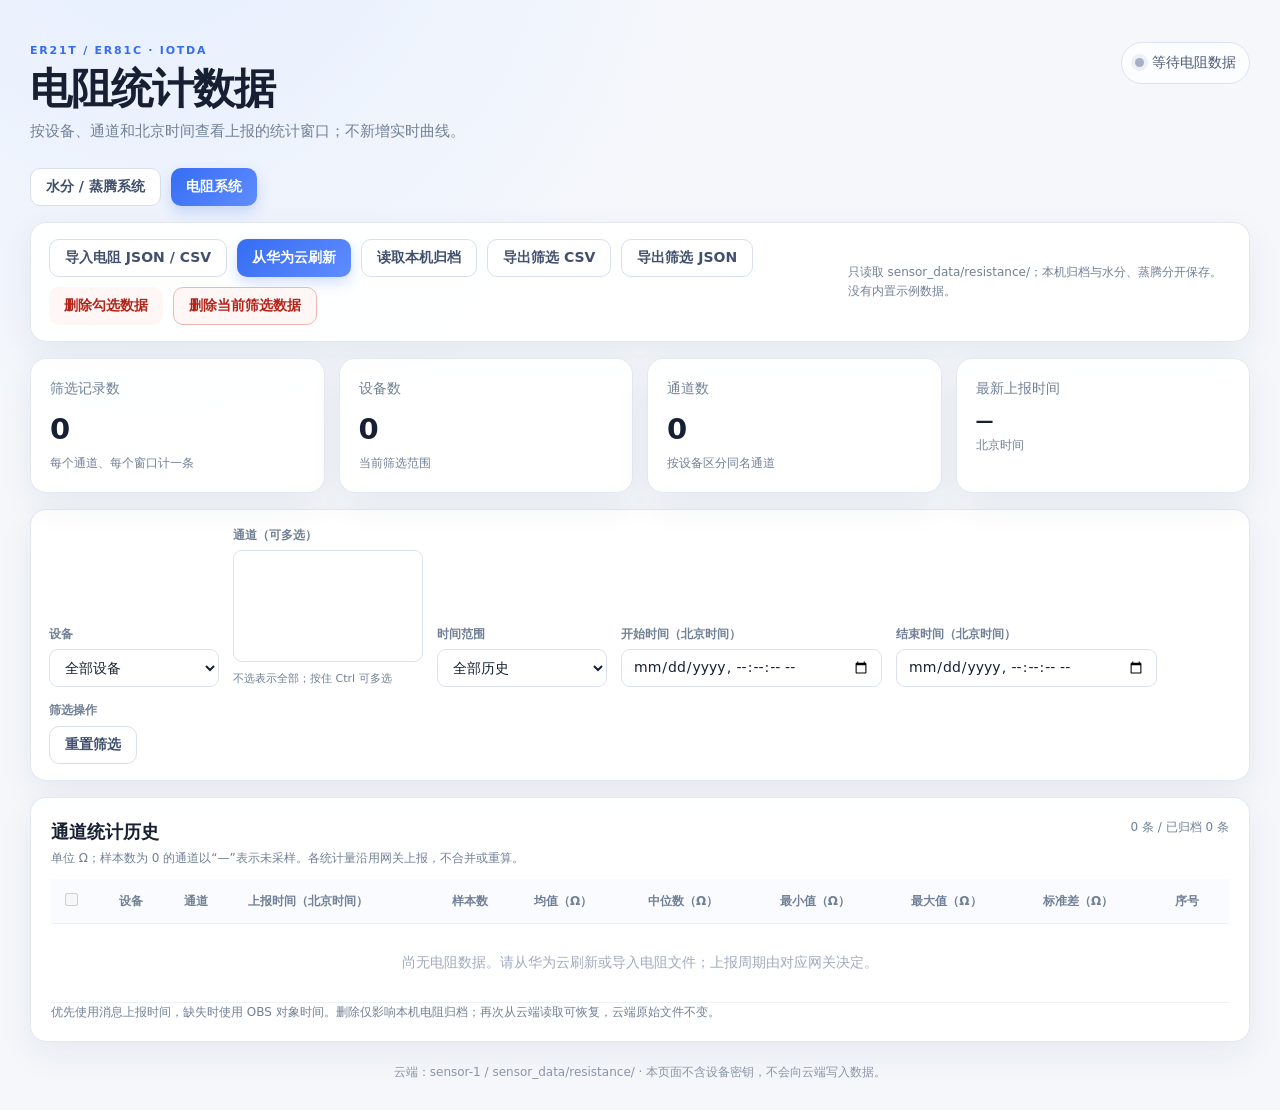
==== resistance.html @ 7d8273e1 "Publish IoTDA sensor dashboard" ====
<!doctype html>
<html lang="zh-CN">
<head>
  <meta charset="utf-8">
  <meta name="viewport" content="width=device-width, initial-scale=1">
  <title>电阻系统 · IoTDA 传感器看板</title>
  <link rel="stylesheet" href="style.css?v=baff49711105">
  <link rel="stylesheet" href="resistance.css?v=7cec06cefe9d">
</head>
<body class="resistance-page">
  <main class="page-shell">
    <header class="topbar">
      <div><p class="eyebrow">ER21T / ER81C · IOTDA</p><h1>电阻统计数据</h1><p class="subhead">按设备、通道和北京时间查看上报的统计窗口；不新增实时曲线。</p></div>
      <div class="status-pill" role="status"><span class="status-dot"></span><span id="rStatus">等待数据</span></div>
    </header>
    <nav class="system-navigation" aria-label="系统入口"><a class="button secondary" href="index.html">水分 / 蒸腾系统</a><a class="button primary" href="resistance.html" aria-current="page">电阻系统</a></nav>
    <section class="toolbar card" aria-label="电阻数据操作">
      <div class="toolbar-main">
        <label class="button secondary file-button" for="rFile">导入电阻 JSON / CSV</label><input id="rFile" type="file" accept=".json,.jsonl,.csv,.txt" hidden>
        <button id="rCloud" class="button primary" type="button">从华为云刷新</button>
        <button id="rArchive" class="button secondary" type="button">读取本机归档</button>
        <button id="rCsv" class="button secondary" type="button">导出筛选 CSV</button>
        <button id="rJson" class="button secondary" type="button">导出筛选 JSON</button>
        <button id="rDelete" class="button danger" type="button" disabled>删除勾选数据</button>
        <button id="rDeleteFiltered" class="button danger secondary" type="button" disabled>删除当前筛选数据</button>
      </div>
      <p id="rHint" class="hint" role="status">只读取 sensor_data/resistance/；本机归档与水分、蒸腾分开保存。没有内置示例数据。</p>
      <p id="rError" class="error-message" role="alert" hidden></p>
      <div id="rDeleteConfirm" class="delete-confirm" role="alertdialog" aria-labelledby="rDeleteMessage" hidden><p id="rDeleteMessage"></p><div class="toolbar-main"><button id="rConfirmDelete" class="button danger" type="button">确认删除本机缓存</button><button id="rCancelDelete" class="button secondary" type="button">取消删除</button></div></div>
    </section>
    <section class="stats-grid" aria-label="当前筛选范围概览">
      <article class="stat-card"><span>筛选记录数</span><strong id="rCount">0</strong><small>每个通道、每个窗口计一条</small></article>
      <article class="stat-card"><span>设备数</span><strong id="rDevices">0</strong><small>当前筛选范围</small></article>
      <article class="stat-card"><span>通道数</span><strong id="rChannels">0</strong><small>按设备区分同名通道</small></article>
      <article class="stat-card"><span>最新上报时间</span><strong id="rLatest">—</strong><small>北京时间</small></article>
    </section>
    <section class="filters card" aria-label="电阻筛选条件">
      <div class="filter-field"><label for="rDevice">设备</label><select id="rDevice"><option value="__all__">全部设备</option></select></div>
      <div class="filter-field sensor-filter"><label for="rChannel">通道（可多选）</label><select id="rChannel" multiple size="4" aria-describedby="rChannelHint"></select><small id="rChannelHint" class="filter-hint">不选表示全部；按住 Ctrl 可多选</small></div>
      <div class="filter-field"><label for="rRange">时间范围</label><select id="rRange"><option value="all">全部历史</option><option value="1h">最新记录前 1 小时</option><option value="24h">最新记录前 24 小时</option><option value="7d">最新记录前 7 天</option></select></div>
      <div class="filter-field"><label for="rFrom">开始时间（北京时间）</label><input id="rFrom" type="datetime-local" step="1"></div>
      <div class="filter-field"><label for="rTo">结束时间（北京时间）</label><input id="rTo" type="datetime-local" step="1"></div>
      <div class="filter-field"><label for="rReset">筛选操作</label><button id="rReset" class="button secondary" type="button" aria-label="重置筛选">重置筛选</button></div>
    </section>
    <section class="table-card card" aria-label="电阻统计历史">
      <div class="card-heading"><div><h2>通道统计历史</h2><p>单位 Ω；样本数为 0 的通道以“—”表示未采样。各统计量沿用网关上报，不合并或重算。</p></div><span class="table-count" id="rTableCount">0 条</span></div>
      <div class="table-scroll" tabindex="0" role="region" aria-label="可横向滚动的电阻统计表">
        <table><thead><tr><th><input id="rSelectAll" type="checkbox" aria-label="勾选当前筛选的全部电阻记录"></th><th>设备</th><th>通道</th><th>上报时间（北京时间）</th><th>样本数</th><th>均值（Ω）</th><th>中位数（Ω）</th><th>最小值（Ω）</th><th>最大值（Ω）</th><th>标准差（Ω）</th><th>序号</th></tr></thead><tbody id="rTable"><tr><td colspan="11" class="muted">尚无电阻数据。请从华为云刷新或导入电阻文件；上报周期由对应网关决定。</td></tr></tbody></table>
      </div>
      <p class="hint">优先使用消息上报时间，缺失时使用 OBS 对象时间。删除仅影响本机电阻归档；再次从云端读取可恢复，云端原始文件不变。</p>
    </section>
    <footer class="footer">云端：sensor-1 / sensor_data/resistance/ · 本页面不含设备密钥，不会向云端写入数据。</footer>
  </main>
  <script src="resistance-data.js?v=85f347866e99"></script><script src="resistance-app.js?v=b471fb12eb9f"></script>
</body>
</html>
---- style.css ----
:root {
  --ink: #172033;
  --muted: #718096;
  --line: #e6eaf1;
  --card: rgba(255,255,255,.92);
  --blue: #356df3;
  --blue-dark: #2554cf;
  --teal: #0ea5a3;
  --bg: #f5f7fb;
  --shadow: 0 12px 34px rgba(35, 50, 85, .07);
}

* { box-sizing: border-box; }
body { margin: 0; color: var(--ink); background: radial-gradient(circle at 12% -10%, #e6efff 0, transparent 34%), var(--bg); font: 14px/1.55 "Microsoft YaHei", "PingFang SC", system-ui, sans-serif; }
button, select, input { font: inherit; }
.page-shell { width: min(1220px, calc(100% - 36px)); margin: 0 auto; padding: 42px 0 28px; }
.topbar { display: flex; align-items: flex-start; justify-content: space-between; gap: 24px; margin-bottom: 24px; }
.eyebrow { margin: 0 0 6px; color: var(--blue); font-size: 11px; font-weight: 800; letter-spacing: .16em; }
h1, h2, p { margin-top: 0; }
h1 { margin-bottom: 7px; font-size: clamp(28px, 4vw, 42px); line-height: 1.15; letter-spacing: -.03em; }
.subhead { max-width: 690px; margin-bottom: 0; color: var(--muted); font-size: 15px; }
.status-pill { display: inline-flex; align-items: center; gap: 8px; padding: 9px 13px; border: 1px solid #dbe3f5; border-radius: 999px; color: #4b5a78; background: rgba(255,255,255,.76); white-space: nowrap; }
.status-dot { width: 9px; height: 9px; border-radius: 50%; background: #a6b0c4; box-shadow: 0 0 0 4px #edf0f7; }
.status-dot.ready { background: #13aa76; box-shadow: 0 0 0 4px #e5f8f1; }
.card { border: 1px solid rgba(222,228,239,.85); border-radius: 16px; background: var(--card); box-shadow: var(--shadow); }
.toolbar { display: flex; align-items: center; justify-content: space-between; gap: 18px; padding: 16px 18px; margin-bottom: 16px; }
.toolbar-main { display: flex; flex-wrap: wrap; gap: 10px; }
.button { display: inline-flex; align-items: center; justify-content: center; min-height: 38px; padding: 0 15px; border: 0; border-radius: 10px; cursor: pointer; font-weight: 700; transition: .18s ease; }
.button:hover { transform: translateY(-1px); }
.button.primary { color: white; background: linear-gradient(135deg, var(--blue), #608cff); box-shadow: 0 6px 14px rgba(53,109,243,.22); }
.button.secondary { border: 1px solid #d8dfed; color: #41506e; background: #fff; }
.button.danger { color: #b42318; border-color: #f1b6b0; background: #fff7f6; }
.button.danger:hover { background: #ffe9e6; }
.record-check { width: 16px; height: 16px; accent-color: var(--blue); cursor: pointer; }
.hint { margin: 0; color: var(--muted); font-size: 12px; }
.stats-grid { display: grid; grid-template-columns: repeat(4, 1fr); gap: 14px; margin-bottom: 16px; }
.stat-card { min-height: 132px; padding: 19px; border: 1px solid rgba(222,228,239,.85); border-radius: 16px; background: var(--card); box-shadow: var(--shadow); }
.stat-card span, .stat-card small { display: block; color: var(--muted); }
.stat-card strong { display: block; margin: 8px 0 2px; font-size: 29px; letter-spacing: -.03em; }
.stat-card small { font-size: 12px; }
.mapping-strip { display: flex; align-items: center; flex-wrap: wrap; gap: 12px 20px; padding: 12px 16px; margin-bottom: 16px; color: #5e6b83; font-size: 12px; }
.mapping-strip strong { color: var(--ink); }
.mapping-strip b { color: var(--blue-dark); }
.mapping-strip small { color: var(--muted); }
.filters { display: flex; flex-wrap: wrap; align-items: flex-end; gap: 14px; padding: 16px 18px; margin-bottom: 16px; }
.filter-field { min-width: 170px; }
.sensor-filter { min-width: 190px; }
.filter-field.grow { flex: 1 1 170px; }
.filter-field label { display: block; margin-bottom: 6px; color: var(--muted); font-size: 12px; font-weight: 700; }
select, input[type="datetime-local"] { width: 100%; height: 38px; padding: 0 11px; border: 1px solid #dce2ed; border-radius: 9px; outline: none; color: var(--ink); background: #fff; }
select[multiple] { height: 112px; padding: 6px; }
select:focus, input[type="datetime-local"]:focus { border-color: var(--blue); box-shadow: 0 0 0 3px rgba(53,109,243,.11); }
.filter-hint { display: block; margin-top: 4px; color: var(--muted); font-size: 11px; }
.chart-card, .table-card { padding: 20px; margin-bottom: 16px; }
.card-heading { display: flex; align-items: flex-start; justify-content: space-between; gap: 14px; margin-bottom: 12px; }
h2 { margin-bottom: 3px; font-size: 18px; }
.card-heading p { margin-bottom: 0; color: var(--muted); font-size: 12px; }
.legend-note, .table-count { color: var(--muted); font-size: 12px; }
.chart-wrap { position: relative; min-height: 380px; border: 1px solid #edf0f5; border-radius: 12px; background: linear-gradient(#fff, #fbfcff); overflow: hidden; }
canvas { display: block; width: 100%; height: 380px; }
.empty-state { position: absolute; inset: 0; display: grid; place-content: center; text-align: center; color: #9aa5b8; font-size: 16px; pointer-events: none; }
.empty-state small { margin-top: 5px; color: #b2bac8; font-size: 12px; }
.legend { display: flex; flex-wrap: wrap; gap: 8px 14px; max-height: 74px; margin-top: 12px; overflow: auto; }
.legend-item { display: inline-flex; align-items: center; gap: 6px; color: #5b6880; font-size: 12px; }
.legend-swatch { width: 18px; height: 3px; border-radius: 999px; }
.table-scroll { overflow-x: auto; }
table { width: 100%; border-collapse: collapse; }
th, td { padding: 11px 10px; border-bottom: 1px solid #edf0f5; text-align: left; white-space: nowrap; }
th { color: var(--muted); font-size: 12px; font-weight: 700; background: #fafbfe; }
td { color: #39465e; }
td.value { color: var(--blue-dark); font-weight: 800; }
.muted { color: #a1aabd; text-align: center; }
.footer { padding: 5px 3px 0; color: #8a95a8; font-size: 12px; text-align: center; }
@media (max-width: 820px) { .page-shell { width: min(100% - 24px, 680px); padding-top: 25px; } .topbar { flex-direction: column; } .stats-grid { grid-template-columns: repeat(2, 1fr); } .filters { display: grid; grid-template-columns: 1fr 1fr; } .filter-field.grow { grid-column: 1 / -1; } .toolbar { align-items: flex-start; flex-direction: column; } .chart-wrap { min-height: 300px; } canvas { height: 300px; } }
@media (max-width: 480px) { .stats-grid { gap: 9px; } .stat-card { min-height: 112px; padding: 14px; } .stat-card strong { font-size: 24px; } .filters { grid-template-columns: 1fr; } .filter-field.grow { grid-column: auto; } .chart-card, .table-card { padding: 14px; } .card-heading { flex-direction: column; } }
---- resistance.css ----
.resistance-page [hidden] { display: none !important; }
.system-navigation { display: flex; flex-wrap: wrap; gap: 10px; margin: 0 0 16px; }
.system-navigation a { text-decoration: none; }
.resistance-page .error-message { color: #9f263b; background: #fff0f2; border-radius: 8px; padding: 10px 12px; margin-top: 10px; overflow-wrap: anywhere; }
.resistance-page .delete-confirm { border: 1px solid #e6bbc3; background: #fff7f8; border-radius: 10px; padding: 12px; margin-top: 12px; }
.resistance-page .delete-confirm p { margin: 0 0 10px; color: #8b3042; }
.resistance-page .filters { align-items: end; }
.resistance-page .stat-card small { overflow-wrap: anywhere; }
.resistance-page #rLatest { font-size: 18px; line-height: 1.5; }
.resistance-page table { min-width: 1120px; font-variant-numeric: tabular-nums; }
.resistance-page .table-scroll { max-height: 65vh; }
.resistance-page th { position: sticky; top: 0; z-index: 1; }
.resistance-page tbody td:nth-child(n+5):not(:last-child) { text-align: right; }
.resistance-page tr:hover td { background: #f6f9ff; }
.resistance-page .button:focus-visible, .system-navigation a:focus-visible { outline: 3px solid #668fea; outline-offset: 3px; }
.resistance-page .muted { white-space: normal; padding: 28px 15px; }
@media (max-width: 480px) { .resistance-page #rLatest { font-size: 16px; } .resistance-page .stats-grid .stat-card { min-height: 105px; } }
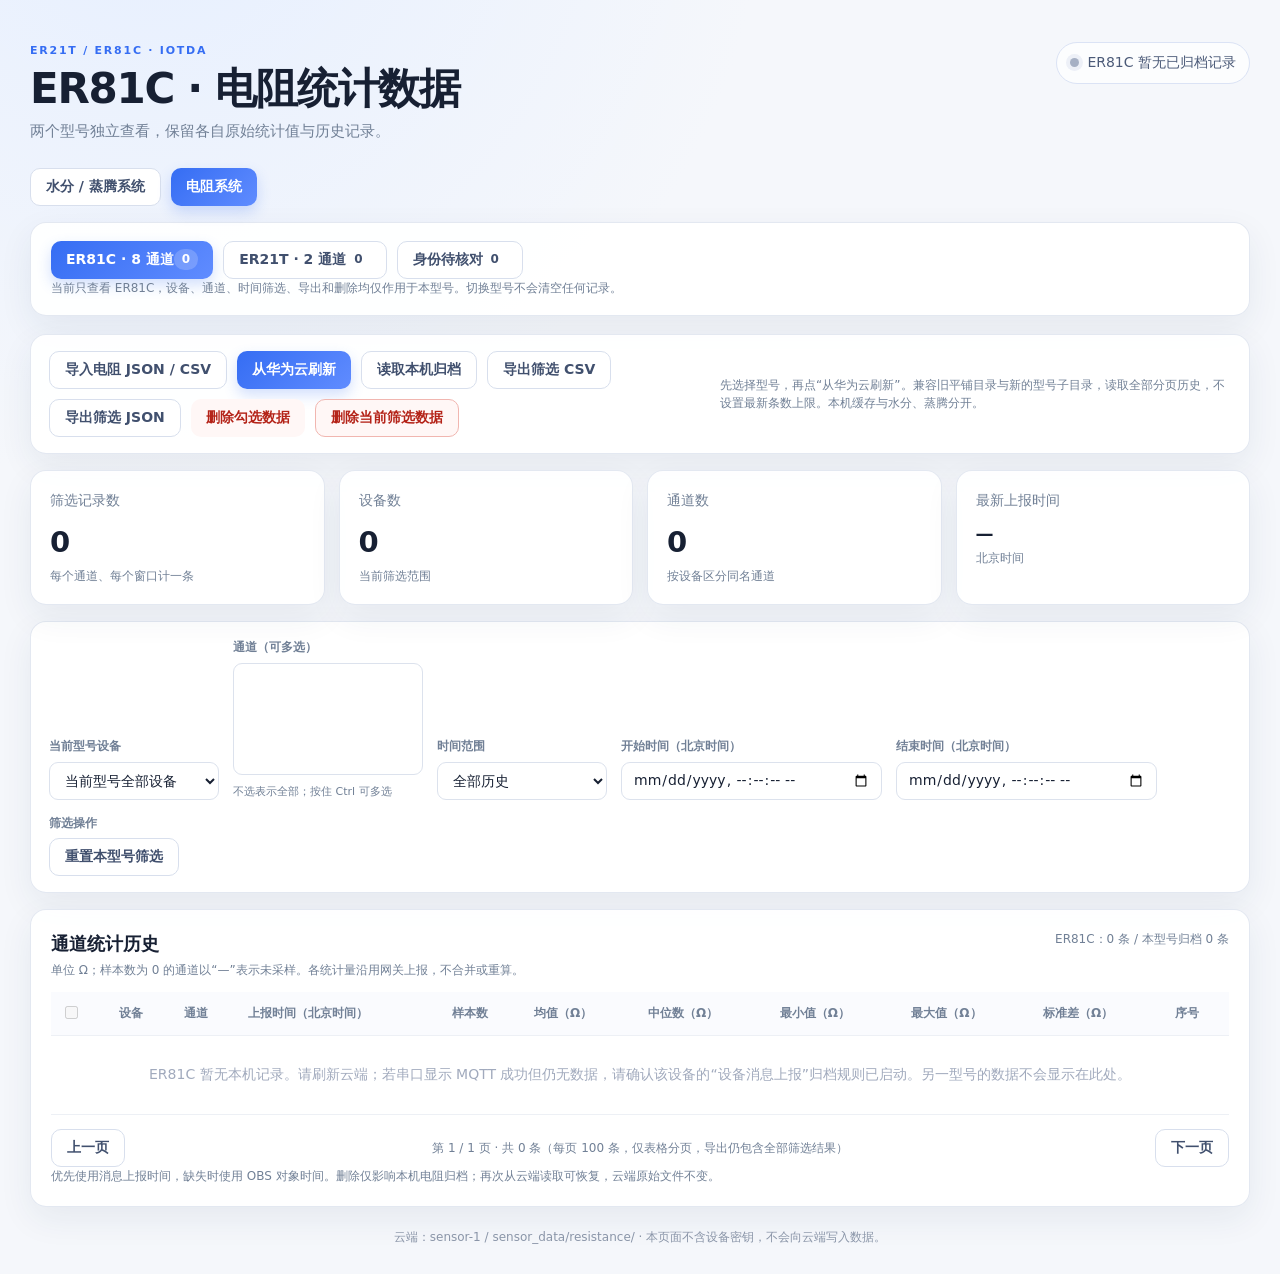
==== commit 5d956bbf: "Separate ER81C and ER21T dashboard views" ====
--- a/resistance.html
+++ b/resistance.html
@@ -5,15 +5,23 @@
   <meta name="viewport" content="width=device-width, initial-scale=1">
   <title>电阻系统 · IoTDA 传感器看板</title>
   <link rel="stylesheet" href="style.css?v=baff49711105">
-  <link rel="stylesheet" href="resistance.css?v=7cec06cefe9d">
+  <link rel="stylesheet" href="resistance.css?v=e7beb3cbcc9a">
 </head>
 <body class="resistance-page">
   <main class="page-shell">
     <header class="topbar">
-      <div><p class="eyebrow">ER21T / ER81C · IOTDA</p><h1>电阻统计数据</h1><p class="subhead">按设备、通道和北京时间查看上报的统计窗口；不新增实时曲线。</p></div>
+      <div><p class="eyebrow">ER21T / ER81C · IOTDA</p><h1 id="rModelTitle">ER81C · 电阻统计数据</h1><p class="subhead">两个型号独立查看，保留各自原始统计值与历史记录。</p></div>
       <div class="status-pill" role="status"><span class="status-dot"></span><span id="rStatus">等待数据</span></div>
     </header>
     <nav class="system-navigation" aria-label="系统入口"><a class="button secondary" href="index.html">水分 / 蒸腾系统</a><a class="button primary" href="resistance.html" aria-current="page">电阻系统</a></nav>
+    <section class="model-panel card" aria-label="电阻型号选择">
+      <nav class="model-navigation" aria-label="选择电阻板型号">
+        <a class="button primary" href="resistance.html?model=ER81C" data-model="ER81C" aria-current="page">ER81C · 8 通道 <span>0</span></a>
+        <a class="button secondary" href="resistance.html?model=ER21T" data-model="ER21T">ER21T · 2 通道 <span>0</span></a>
+        <a class="button secondary" href="resistance.html?model=unclassified" data-model="unclassified">身份待核对 <span>0</span></a>
+      </nav>
+      <p class="hint" id="rModelHint">筛选、导出和删除只作用于当前型号；切换不会清空记录。按钮数字为各型号本机归档条数。</p>
+    </section>
     <section class="toolbar card" aria-label="电阻数据操作">
       <div class="toolbar-main">
         <label class="button secondary file-button" for="rFile">导入电阻 JSON / CSV</label><input id="rFile" type="file" accept=".json,.jsonl,.csv,.txt" hidden>
@@ -24,7 +32,7 @@
         <button id="rDelete" class="button danger" type="button" disabled>删除勾选数据</button>
         <button id="rDeleteFiltered" class="button danger secondary" type="button" disabled>删除当前筛选数据</button>
       </div>
-      <p id="rHint" class="hint" role="status">只读取 sensor_data/resistance/；本机归档与水分、蒸腾分开保存。没有内置示例数据。</p>
+      <p id="rHint" class="hint" role="status">先选择型号，再点“从华为云刷新”。兼容旧平铺目录与新的型号子目录，读取全部分页历史，不设置最新条数上限。本机缓存与水分、蒸腾分开。</p>
       <p id="rError" class="error-message" role="alert" hidden></p>
       <div id="rDeleteConfirm" class="delete-confirm" role="alertdialog" aria-labelledby="rDeleteMessage" hidden><p id="rDeleteMessage"></p><div class="toolbar-main"><button id="rConfirmDelete" class="button danger" type="button">确认删除本机缓存</button><button id="rCancelDelete" class="button secondary" type="button">取消删除</button></div></div>
     </section>
@@ -35,22 +43,23 @@
       <article class="stat-card"><span>最新上报时间</span><strong id="rLatest">—</strong><small>北京时间</small></article>
     </section>
     <section class="filters card" aria-label="电阻筛选条件">
-      <div class="filter-field"><label for="rDevice">设备</label><select id="rDevice"><option value="__all__">全部设备</option></select></div>
+      <div class="filter-field"><label for="rDevice">当前型号设备</label><select id="rDevice"><option value="__all__">当前型号全部设备</option></select></div>
       <div class="filter-field sensor-filter"><label for="rChannel">通道（可多选）</label><select id="rChannel" multiple size="4" aria-describedby="rChannelHint"></select><small id="rChannelHint" class="filter-hint">不选表示全部；按住 Ctrl 可多选</small></div>
       <div class="filter-field"><label for="rRange">时间范围</label><select id="rRange"><option value="all">全部历史</option><option value="1h">最新记录前 1 小时</option><option value="24h">最新记录前 24 小时</option><option value="7d">最新记录前 7 天</option></select></div>
       <div class="filter-field"><label for="rFrom">开始时间（北京时间）</label><input id="rFrom" type="datetime-local" step="1"></div>
       <div class="filter-field"><label for="rTo">结束时间（北京时间）</label><input id="rTo" type="datetime-local" step="1"></div>
-      <div class="filter-field"><label for="rReset">筛选操作</label><button id="rReset" class="button secondary" type="button" aria-label="重置筛选">重置筛选</button></div>
+      <div class="filter-field"><label for="rReset">筛选操作</label><button id="rReset" class="button secondary" type="button" aria-label="重置当前型号筛选">重置本型号筛选</button></div>
     </section>
     <section class="table-card card" aria-label="电阻统计历史">
       <div class="card-heading"><div><h2>通道统计历史</h2><p>单位 Ω；样本数为 0 的通道以“—”表示未采样。各统计量沿用网关上报，不合并或重算。</p></div><span class="table-count" id="rTableCount">0 条</span></div>
       <div class="table-scroll" tabindex="0" role="region" aria-label="可横向滚动的电阻统计表">
         <table><thead><tr><th><input id="rSelectAll" type="checkbox" aria-label="勾选当前筛选的全部电阻记录"></th><th>设备</th><th>通道</th><th>上报时间（北京时间）</th><th>样本数</th><th>均值（Ω）</th><th>中位数（Ω）</th><th>最小值（Ω）</th><th>最大值（Ω）</th><th>标准差（Ω）</th><th>序号</th></tr></thead><tbody id="rTable"><tr><td colspan="11" class="muted">尚无电阻数据。请从华为云刷新或导入电阻文件；上报周期由对应网关决定。</td></tr></tbody></table>
       </div>
+      <div class="table-pagination"><button class="button secondary" id="rPrevPage" type="button" disabled>上一页</button><span id="rPageInfo" class="hint" role="status">第 1 / 1 页</span><button class="button secondary" id="rNextPage" type="button" disabled>下一页</button></div>
       <p class="hint">优先使用消息上报时间，缺失时使用 OBS 对象时间。删除仅影响本机电阻归档；再次从云端读取可恢复，云端原始文件不变。</p>
     </section>
     <footer class="footer">云端：sensor-1 / sensor_data/resistance/ · 本页面不含设备密钥，不会向云端写入数据。</footer>
   </main>
-  <script src="resistance-data.js?v=85f347866e99"></script><script src="resistance-app.js?v=b471fb12eb9f"></script>
+  <script src="resistance-data.js?v=80650e9cb14b"></script><script src="resistance-app.js?v=903796a9d5ce"></script>
 </body>
 </html>
--- a/resistance.css
+++ b/resistance.css
@@ -1,6 +1,14 @@
 .resistance-page [hidden] { display: none !important; }
 .system-navigation { display: flex; flex-wrap: wrap; gap: 10px; margin: 0 0 16px; }
 .system-navigation a { text-decoration: none; }
+.resistance-page .model-panel { padding: 18px 20px; margin-bottom: 18px; }
+.model-navigation { display: flex; flex-wrap: wrap; gap: 10px; }
+.model-navigation a { text-decoration: none; }
+.model-navigation span { border-radius: 12px; padding: 1px 8px; background: #ffffff30; font-size: 12px; }
+.model-navigation a[aria-disabled="true"] { opacity: .65; cursor: wait; }
+.model-navigation a:focus-visible { outline: 3px solid #668fea; outline-offset: 3px; }
+.resistance-page .identity-warning { display: block; color: #9f263b; }
+.resistance-page .table-pagination { display: flex; align-items: center; justify-content: space-between; flex-wrap: wrap; gap: 10px; margin-top: 14px; }
 .resistance-page .error-message { color: #9f263b; background: #fff0f2; border-radius: 8px; padding: 10px 12px; margin-top: 10px; overflow-wrap: anywhere; }
 .resistance-page .delete-confirm { border: 1px solid #e6bbc3; background: #fff7f8; border-radius: 10px; padding: 12px; margin-top: 12px; }
 .resistance-page .delete-confirm p { margin: 0 0 10px; color: #8b3042; }
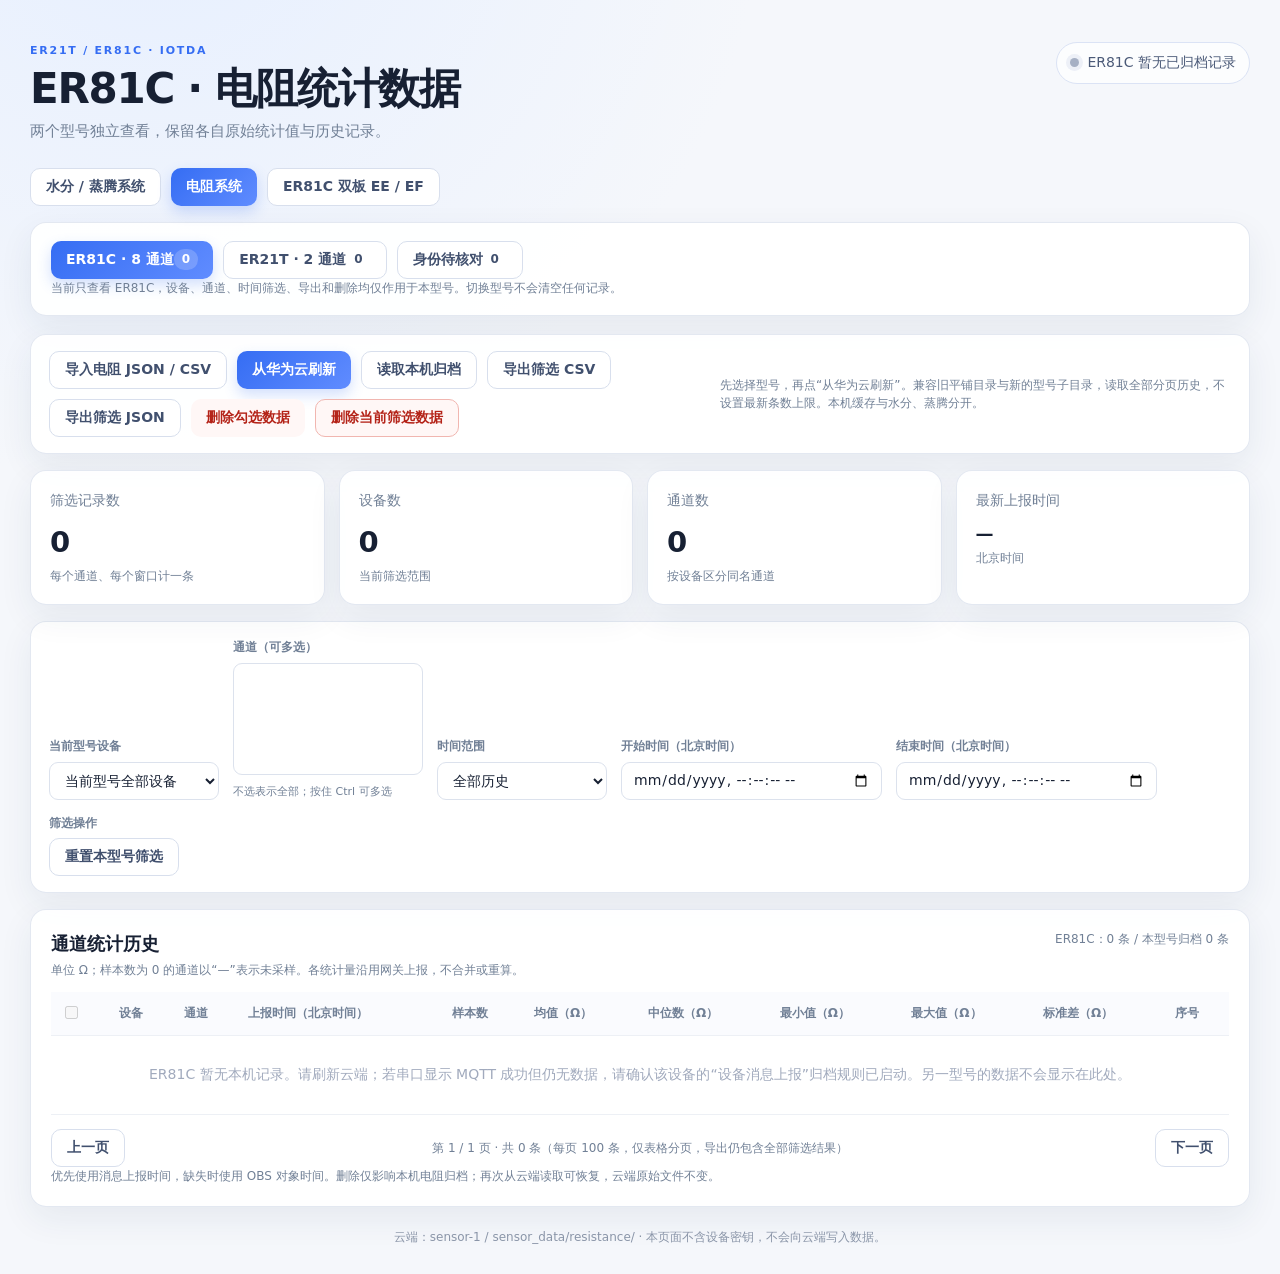
==== commit f3c7f7e5: "Add independent ER81C two-board dashboard" ====
--- a/resistance.html
+++ b/resistance.html
@@ -5,7 +5,7 @@
   <meta name="viewport" content="width=device-width, initial-scale=1">
   <title>电阻系统 · IoTDA 传感器看板</title>
   <link rel="stylesheet" href="style.css?v=baff49711105">
-  <link rel="stylesheet" href="resistance.css?v=e7beb3cbcc9a">
+  <link rel="stylesheet" href="resistance.css?v=3d310deb3660">
 </head>
 <body class="resistance-page">
   <main class="page-shell">
@@ -13,7 +13,7 @@
       <div><p class="eyebrow">ER21T / ER81C · IOTDA</p><h1 id="rModelTitle">ER81C · 电阻统计数据</h1><p class="subhead">两个型号独立查看，保留各自原始统计值与历史记录。</p></div>
       <div class="status-pill" role="status"><span class="status-dot"></span><span id="rStatus">等待数据</span></div>
     </header>
-    <nav class="system-navigation" aria-label="系统入口"><a class="button secondary" href="index.html">水分 / 蒸腾系统</a><a class="button primary" href="resistance.html" aria-current="page">电阻系统</a></nav>
+    <nav class="system-navigation" aria-label="系统入口"><a class="button secondary" href="index.html">水分 / 蒸腾系统</a><a class="button primary" href="resistance.html" aria-current="page">电阻系统</a><a class="button secondary" href="resistance-two-boards.html">ER81C 双板 EE / EF</a></nav>
     <section class="model-panel card" aria-label="电阻型号选择">
       <nav class="model-navigation" aria-label="选择电阻板型号">
         <a class="button primary" href="resistance.html?model=ER81C" data-model="ER81C" aria-current="page">ER81C · 8 通道 <span>0</span></a>
@@ -60,6 +60,6 @@
     </section>
     <footer class="footer">云端：sensor-1 / sensor_data/resistance/ · 本页面不含设备密钥，不会向云端写入数据。</footer>
   </main>
-  <script src="resistance-data.js?v=80650e9cb14b"></script><script src="resistance-app.js?v=903796a9d5ce"></script>
+  <script src="resistance-data.js?v=a0346317ac4c"></script><script src="resistance-app.js?v=b4694c6c8b73"></script>
 </body>
 </html>
--- a/resistance.css
+++ b/resistance.css
@@ -23,3 +23,10 @@
 .resistance-page .button:focus-visible, .system-navigation a:focus-visible { outline: 3px solid #668fea; outline-offset: 3px; }
 .resistance-page .muted { white-space: normal; padding: 28px 15px; }
 @media (max-width: 480px) { .resistance-page #rLatest { font-size: 16px; } .resistance-page .stats-grid .stat-card { min-height: 105px; } }
+.dual-board-grid { display:grid; grid-template-columns:repeat(2,minmax(0,1fr)); gap:16px; margin:16px 0; }
+.dual-board-card { padding:20px; min-width:0; }
+.dual-board-card h2 { margin:6px 0 12px; }
+.dual-board-card p { overflow-wrap:anywhere; }
+.dual-board-card strong { color:#2452bc; font-size:1.2rem; }
+@media(max-width:640px) { .dual-board-grid { grid-template-columns:1fr; } }
+.resistance-page .board-meta { display:block; color:#657791; font-size:11px; }
